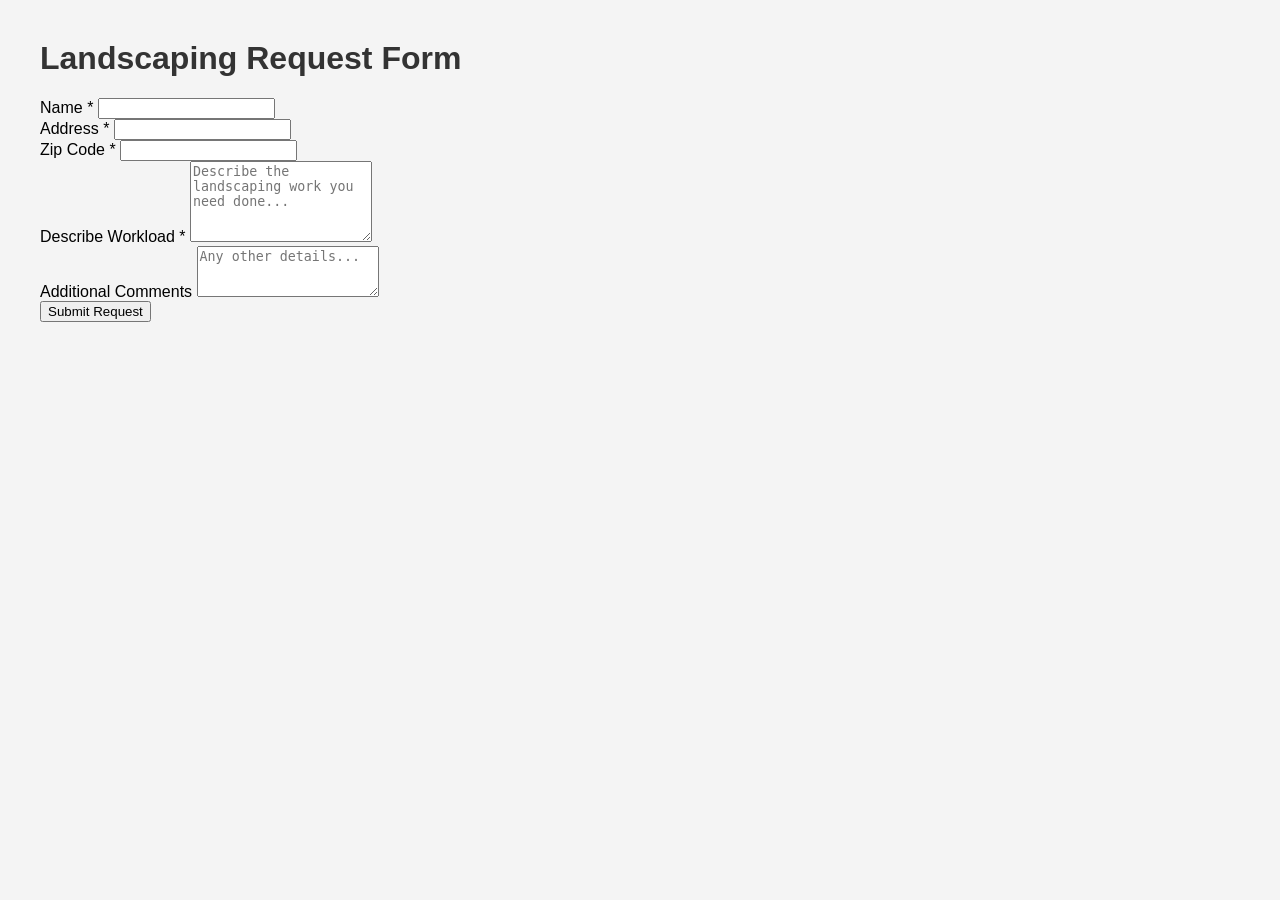
==== index.html @ 51818db5 "Update index.html" ====
<!DOCTYPE html>
<html lang="en">
<head>
    <meta charset="UTF-8">
    <meta name="viewport" content="width=device-width, initial-scale=1.0">
    <title>Landscaping Request Form</title>
    <link rel="stylesheet" href="style.css">
</head>
<body>
    <div class="container">
        <h1>Landscaping Request Form</h1>
        <form action="https://formsubmit.co/landscraperoc@gmail.com" method="POST">
            
            <!-- FormSubmit settings -->
            <input type="hidden" name="_subject" value="New Landscaping Request!">
            <input type="hidden" name="_captcha" value="false">
            <input type="hidden" name="_template" value="table">
            <input type="text" name="_honey" style="display:none">
            <input type="hidden" name="_next" value="https://yourusername.github.io/thankyou.html">

            <div class="form-group">
                <label for="name">Name <span class="required">*</span></label>
                <input type="text" id="name" name="name" required>
            </div>

            <div class="form-group">
                <label for="address">Address <span class="required">*</span></label>
                <input type="text" id="address" name="address" required>
            </div>

            <div class="form-group">
                <label for="zip">Zip Code <span class="required">*</span></label>
                <input type="text" id="zip" name="zip" pattern="[0-9]{5}" title="Enter a 5-digit zip code" required>
            </div>

            <div class="form-group">
                <label for="workload">Describe Workload <span class="required">*</span></label>
                <textarea id="workload" name="workload" rows="5" placeholder="Describe the landscaping work you need done..." required></textarea>
            </div>

            <div class="form-group">
                <label for="comments">Additional Comments</label>
                <textarea id="comments" name="comments" rows="3" placeholder="Any other details..."></textarea>
            </div>

            <button type="submit">Submit Request</button>
        </form>
    </div>
</body>
</html>
---- style.css ----
body {
    font-family: Arial, sans-serif;
    margin: 40px;
    background-color: #f4f4f4;
}
h1 {
    color: #333;
}
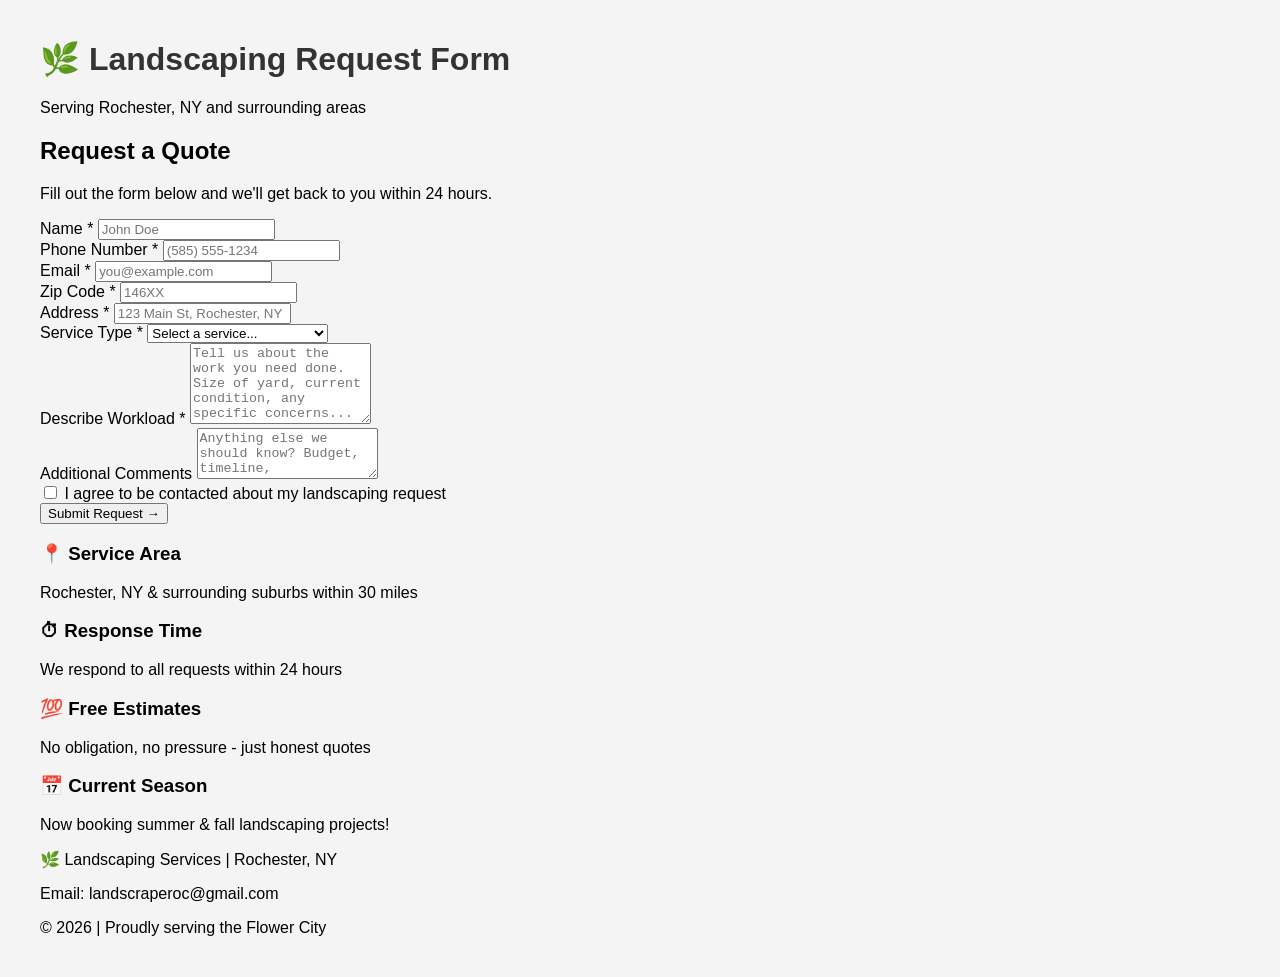
==== commit bcc0160e: "Update index.html" ====
--- a/index.html
+++ b/index.html
@@ -3,48 +3,129 @@
 <head>
     <meta charset="UTF-8">
     <meta name="viewport" content="width=device-width, initial-scale=1.0">
-    <title>Landscaping Request Form</title>
+    <title>Landscaping Request Form | Rochester NY</title>
     <link rel="stylesheet" href="style.css">
 </head>
 <body>
+
+    <div class="hero">
+        <div class="hero-overlay"></div>
+        <div class="hero-content">
+            <h1>🌿 Landscaping Request Form</h1>
+            <p>Serving Rochester, NY and surrounding areas</p>
+        </div>
+    </div>
+
     <div class="container">
-        <h1>Landscaping Request Form</h1>
-        <form action="https://formsubmit.co/landscraperoc@gmail.com" method="POST">
-            
-            <!-- FormSubmit settings -->
-            <input type="hidden" name="_subject" value="New Landscaping Request!">
-            <input type="hidden" name="_captcha" value="false">
-            <input type="hidden" name="_template" value="table">
-            <input type="text" name="_honey" style="display:none">
-            <input type="hidden" name="_next" value="https://yourusername.github.io/thankyou.html">
+        <div class="form-wrapper">
+            <h2>Request a Quote</h2>
+            <p class="intro">Fill out the form below and we'll get back to you within 24 hours.</p>
 
-            <div class="form-group">
-                <label for="name">Name <span class="required">*</span></label>
-                <input type="text" id="name" name="name" required>
+            <form action="https://formsubmit.co/landscraperoc@gmail.com" method="POST" id="landscapingForm">
+
+                <!-- FormSubmit settings -->
+                <input type="hidden" name="_subject" value="New Landscaping Request!">
+                <input type="hidden" name="_captcha" value="false">
+                <input type="hidden" name="_template" value="table">
+                <input type="hidden" name="_next" value="https://yourusername.github.io/thankyou.html">
+                <input type="text" name="_honey" style="display:none">
+
+                <div class="form-row">
+                    <div class="form-group">
+                        <label for="name">Name <span class="required">*</span></label>
+                        <input type="text" id="name" name="name" placeholder="John Doe" required>
+                    </div>
+
+                    <div class="form-group">
+                        <label for="phone">Phone Number <span class="required">*</span></label>
+                        <input type="tel" id="phone" name="phone" placeholder="(585) 555-1234" required>
+                    </div>
+                </div>
+
+                <div class="form-row">
+                    <div class="form-group">
+                        <label for="email">Email <span class="required">*</span></label>
+                        <input type="email" id="email" name="email" placeholder="you@example.com" required>
+                    </div>
+
+                    <div class="form-group">
+                        <label for="zip">Zip Code <span class="required">*</span></label>
+                        <input type="text" id="zip" name="zip" pattern="[0-9]{5}" title="Enter a 5-digit zip code" placeholder="146XX" required>
+                    </div>
+                </div>
+
+                <div class="form-group">
+                    <label for="address">Address <span class="required">*</span></label>
+                    <input type="text" id="address" name="address" placeholder="123 Main St, Rochester, NY" required>
+                </div>
+
+                <div class="form-group">
+                    <label for="service">Service Type <span class="required">*</span></label>
+                    <select id="service" name="service" required>
+                        <option value="" disabled selected>Select a service...</option>
+                        <option value="lawn-mowing"> Lawn Mowing</option>
+                        <option value="weed-removal"> Weed Removal</option>
+                        <option value="mulching"> Mulching</option>
+                        <option value="hedge-trimming"> Hedge Trimming</option>
+                        <option value="garden-design"> Garden Design</option>
+                        <option value="tree-removal"> Tree Removal</option>
+                        <option value="leaf-removal"> Leaf Removal</option>
+                        <option value="snow-removal"> Snow Removal</option>
+                        <option value="full-landscaping"> Full Landscaping Overhaul</option>
+                        <option value="other"> Other</option>
+                    </select>
+                </div>
+
+                <div class="form-group">
+                    <label for="workload">Describe Workload <span class="required">*</span></label>
+                    <textarea id="workload" name="workload" rows="5" placeholder="Tell us about the work you need done. Size of yard, current condition, any specific concerns..." required></textarea>
+                </div>
+
+                <div class="form-group">
+                    <label for="comments">Additional Comments</label>
+                    <textarea id="comments" name="comments" rows="3" placeholder="Anything else we should know? Budget, timeline, preferences..."></textarea>
+                </div>
+
+                <div class="form-group checkbox-group">
+                    <label class="checkbox-label">
+                        <input type="checkbox" id="consent" name="consent" required>
+                        <span>I agree to be contacted about my landscaping request</span>
+                    </label>
+                </div>
+
+                <button type="submit" class="submit-btn">
+                    <span>Submit Request</span>
+                    <span class="btn-icon">→</span>
+                </button>
+
+            </form>
+        </div>
+
+        <div class="info-sidebar">
+            <div class="info-card">
+                <h3>📍 Service Area</h3>
+                <p>Rochester, NY & surrounding suburbs within 30 miles</p>
             </div>
+            <div class="info-card">
+                <h3>⏱ Response Time</h3>
+                <p>We respond to all requests within 24 hours</p>
+            </div>
+            <div class="info-card">
+                <h3>💯 Free Estimates</h3>
+                <p>No obligation, no pressure - just honest quotes</p>
+            </div>
+            <div class="info-card">
+                <h3>📅 Current Season</h3>
+                <p>Now booking summer & fall landscaping projects!</p>
+            </div>
+        </div>
+    </div>
 
-            <div class="form-group">
-                <label for="address">Address <span class="required">*</span></label>
-                <input type="text" id="address" name="address" required>
-            </div>
+    <footer>
+        <p>🌿 Landscaping Services | Rochester, NY</p>
+        <p class="footer-contact">Email: landscraperoc@gmail.com</p>
+        <p class="footer-small">© 2026 | Proudly serving the Flower City</p>
+    </footer>
 
-            <div class="form-group">
-                <label for="zip">Zip Code <span class="required">*</span></label>
-                <input type="text" id="zip" name="zip" pattern="[0-9]{5}" title="Enter a 5-digit zip code" required>
-            </div>
-
-            <div class="form-group">
-                <label for="workload">Describe Workload <span class="required">*</span></label>
-                <textarea id="workload" name="workload" rows="5" placeholder="Describe the landscaping work you need done..." required></textarea>
-            </div>
-
-            <div class="form-group">
-                <label for="comments">Additional Comments</label>
-                <textarea id="comments" name="comments" rows="3" placeholder="Any other details..."></textarea>
-            </div>
-
-            <button type="submit">Submit Request</button>
-        </form>
-    </div>
 </body>
 </html>
--- a/style.css
+++ b/style.css
@@ -6,3 +6,51 @@
 h1 {
     color: #333;
 }
+.thank-you {
+    text-align: center;
+    padding: 20px;
+}
+.thank-you h1 {
+    color: #2d5016;
+    margin-bottom: 15px;
+}
+
+.thank-you p {
+    font-size: 18px;
+    color: #333;
+    margin-bottom: 10px;
+}
+
+.subtext {
+    color: #666 !important;
+    font-size: 16px !important;
+    margin-bottom: 30px !important;
+}
+
+.back-btn {
+    display: inline-block;
+    padding: 12px 30px;
+    background-color: #4a7c2e;
+    color: white;
+    text-decoration: none;
+    border-radius: 5px;
+    font-weight: 600;
+    transition: background-color 0.3s;
+}
+
+.back-btn:hover {
+    background-color: #2d5016;
+}
+
+
+.checkmark {
+    width: 80px;
+    height: 80px;
+    background-color: #4a7c2e;
+    border-radius: 50%;
+    color: white;
+    font-size: 50px;
+    line-height: 80px;
+    margin: 0 auto 20px;
+}
+
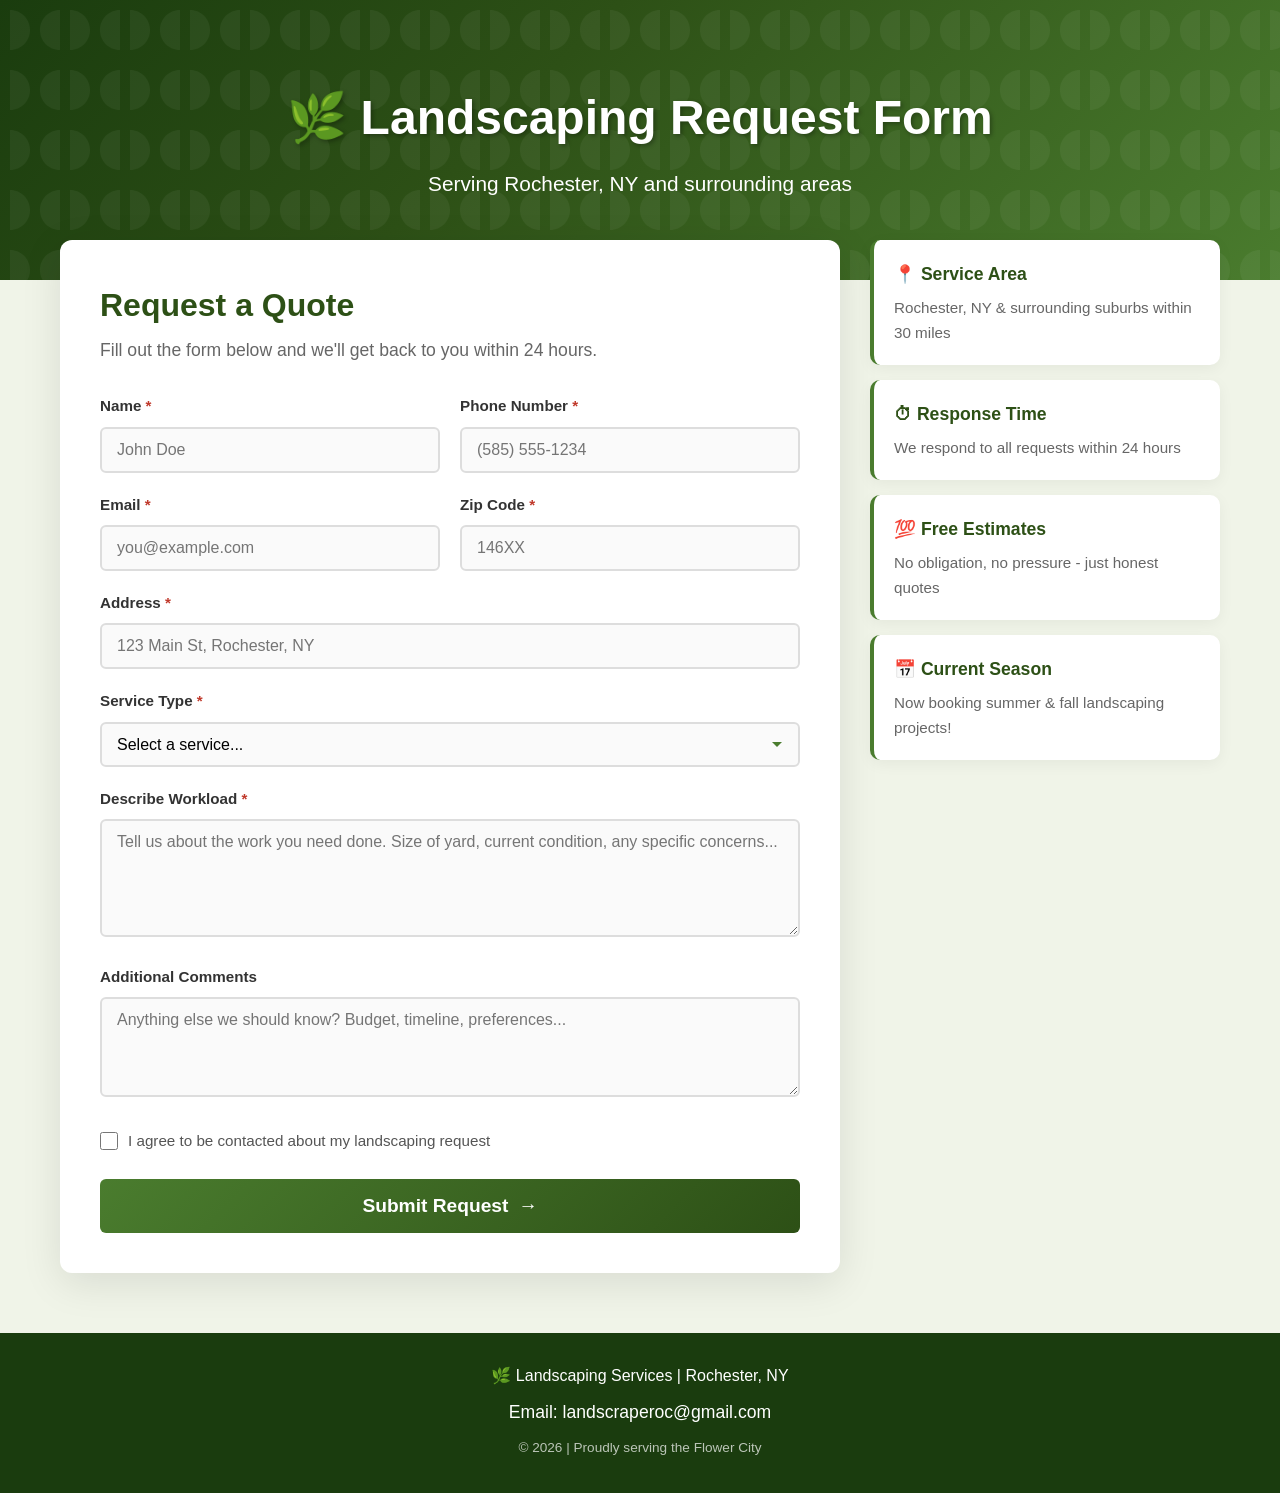
==== commit 781705e9: "Update index.html" ====
--- a/index.html
+++ b/index.html
@@ -27,7 +27,7 @@
                 <input type="hidden" name="_subject" value="New Landscaping Request!">
                 <input type="hidden" name="_captcha" value="false">
                 <input type="hidden" name="_template" value="table">
-                <input type="hidden" name="_next" value="https://yourusername.github.io/thankyou.html">
+                <input type="hidden" name="_next" value="https://nohornsnotail.github.io/thankyou.html">
                 <input type="text" name="_honey" style="display:none">
 
                 <div class="form-row">
--- a/style.css
+++ b/style.css
@@ -1,56 +1,502 @@
+/* ===== RESET & BASE ===== */
+* {
+    box-sizing: border-box;
+    margin: 0;
+    padding: 0;
+}
+
 body {
-    font-family: Arial, sans-serif;
-    margin: 40px;
-    background-color: #f4f4f4;
-}
-h1 {
+    font-family: 'Segoe UI', Tahoma, Geneva, Verdana, sans-serif;
+    background-color: #f0f4e8;
     color: #333;
-}
-.thank-you {
+    line-height: 1.6;
+}
+
+/* ===== HERO SECTION ===== */
+.hero {
+    position: relative;
+    background: linear-gradient(135deg, #1a3c0e 0%, #2d5016 40%, #4a7c2e 100%);
+    color: white;
     text-align: center;
+    padding: 80px 20px;
+    overflow: hidden;
+}
+
+.hero-overlay {
+    position: absolute;
+    top: 0;
+    left: 0;
+    right: 0;
+    bottom: 0;
+    background: url("data:image/svg+xml,%3Csvg width='60' height='60' viewBox='0 0 60 60' xmlns='http://www.w3.org/2000/svg'%3E%3Cg fill='none' fill-rule='evenodd'%3E%3Cg fill='%23ffffff' fill-opacity='0.05'%3E%3Cpath d='M30 30c0-11.046-8.954-20-20-20v40c11.046 0 20-8.954 20-20zm10 0c0 11.046 8.954 20 20 20V10c-11.046 0-20 8.954-20 20z'/%3E%3C/g%3E%3C/g%3E%3C/svg%3E");
+}
+
+.hero-content {
+    position: relative;
+    z-index: 1;
+}
+
+.hero h1 {
+    font-size: 3em;
+    margin-bottom: 10px;
+    text-shadow: 2px 2px 4px rgba(0,0,0,0.3);
+    animation: fadeInDown 1s ease-out;
+}
+
+.hero p {
+    font-size: 1.3em;
+    opacity: 0.9;
+    animation: fadeInUp 1s ease-out 0.3s both;
+}
+
+@keyframes fadeInDown {
+    from {
+        opacity: 0;
+        transform: translateY(-30px);
+    }
+    to {
+        opacity: 1;
+        transform: translateY(0);
+    }
+}
+
+@keyframes fadeInUp {
+    from {
+        opacity: 0;
+        transform: translateY(30px);
+    }
+    to {
+        opacity: 1;
+        transform: translateY(0);
+    }
+}
+
+/* ===== MAIN CONTAINER ===== */
+.container {
+    display: flex;
+    max-width: 1200px;
+    margin: -40px auto 0;
+    padding: 0 20px;
+    gap: 30px;
+    position: relative;
+    z-index: 2;
+}
+
+.form-wrapper {
+    flex: 2;
+    background: white;
+    padding: 40px;
+    border-radius: 12px;
+    box-shadow: 0 10px 40px rgba(0,0,0,0.1);
+    animation: fadeIn 0.8s ease-out 0.4s both;
+}
+
+.info-sidebar {
+    flex: 1;
+    display: flex;
+    flex-direction: column;
+    gap: 15px;
+    animation: fadeIn 0.8s ease-out 0.6s both;
+}
+
+@keyframes fadeIn {
+    from { opacity: 0; }
+    to { opacity: 1; }
+}
+
+/* ===== FORM STYLES ===== */
+.form-wrapper h2 {
+    color: #2d5016;
+    font-size: 2em;
+    margin-bottom: 5px;
+}
+
+.intro {
+    color: #666;
+    margin-bottom: 30px;
+    font-size: 1.1em;
+}
+
+.form-row {
+    display: flex;
+    gap: 20px;
+    margin-bottom: 20px;
+}
+
+.form-row .form-group {
+    flex: 1;
+    margin-bottom: 0;
+}
+
+.form-group {
+    margin-bottom: 20px;
+}
+
+label {
+    display: block;
+    margin-bottom: 8px;
+    font-weight: 600;
+    color: #333;
+    font-size: 0.95em;
+}
+
+.required {
+    color: #c0392b;
+}
+
+input[type="text"],
+input[type="email"],
+input[type="tel"],
+textarea,
+select {
+    width: 100%;
+    padding: 12px 15px;
+    border: 2px solid #ddd;
+    border-radius: 6px;
+    font-size: 16px;
+    font-family: inherit;
+    transition: all 0.3s ease;
+    background-color: #fafafa;
+}
+
+input[type="text"]:focus,
+input[type="email"]:focus,
+input[type="tel"]:focus,
+textarea:focus,
+select:focus {
+    outline: none;
+    border-color: #4a7c2e;
+    background-color: white;
+    box-shadow: 0 0 0 3px rgba(74, 124, 46, 0.1);
+}
+
+textarea {
+    resize: vertical;
+    min-height: 100px;
+}
+
+select {
+    cursor: pointer;
+    appearance: none;
+    background-image: url("data:image/svg+xml,%3Csvg xmlns='http://www.w3.org/2000/svg' width='12' height='12' viewBox='0 0 12 12'%3E%3Cpath fill='%234a7c2e' d='M6 9L1 4h10z'/%3E%3C/svg%3E");
+    background-repeat: no-repeat;
+    background-position: right 15px center;
+    padding-right: 40px;
+}
+
+/* ===== CHECKBOX ===== */
+.checkbox-group {
+    margin: 25px 0;
+}
+
+.checkbox-label {
+    display: flex;
+    align-items: flex-start;
+    gap: 10px;
+    cursor: pointer;
+    font-weight: normal;
+    color: #555;
+    font-size: 0.95em;
+}
+
+.checkbox-label input[type="checkbox"] {
+    margin-top: 3px;
+    width: 18px;
+    height: 18px;
+    accent-color: #4a7c2e;
+    cursor: pointer;
+}
+
+/* ===== SUBMIT BUTTON ===== */
+.submit-btn {
+    width: 100%;
+    padding: 16px;
+    background: linear-gradient(135deg, #4a7c2e, #2d5016);
+    color: white;
+    border: none;
+    border-radius: 6px;
+    font-size: 1.2em;
+    font-weight: 600;
+    cursor: pointer;
+    transition: all 0.3s ease;
+    display: flex;
+    align-items: center;
+    justify-content: center;
+    gap: 10px;
+    position: relative;
+    overflow: hidden;
+}
+
+.submit-btn:hover {
+    transform: translateY(-2px);
+    box-shadow: 0 8px 20px rgba(74, 124, 46, 0.3);
+}
+
+.submit-btn:active {
+    transform: translateY(0);
+}
+
+.btn-icon {
+    transition: transform 0.3s ease;
+}
+
+.submit-btn:hover .btn-icon {
+    transform: translateX(5px);
+}
+
+/* ===== INFO CARDS ===== */
+.info-card {
+    background: white;
     padding: 20px;
-}
-.thank-you h1 {
+    border-radius: 10px;
+    box-shadow: 0 4px 15px rgba(0,0,0,0.05);
+    border-left: 4px solid #4a7c2e;
+    transition: transform 0.3s ease;
+}
+
+.info-card:hover {
+    transform: translateX(-5px);
+}
+
+.info-card h3 {
     color: #2d5016;
-    margin-bottom: 15px;
-}
-
-.thank-you p {
-    font-size: 18px;
-    color: #333;
-    margin-bottom: 10px;
-}
-
-.subtext {
-    color: #666 !important;
-    font-size: 16px !important;
-    margin-bottom: 30px !important;
-}
-
-.back-btn {
-    display: inline-block;
-    padding: 12px 30px;
-    background-color: #4a7c2e;
+    font-size: 1.1em;
+    margin-bottom: 8px;
+}
+
+.info-card p {
+    color: #666;
+    font-size: 0.95em;
+}
+
+/* ===== FOOTER ===== */
+footer {
+    background: #1a3c0e;
     color: white;
-    text-decoration: none;
-    border-radius: 5px;
-    font-weight: 600;
-    transition: background-color 0.3s;
-}
-
-.back-btn:hover {
-    background-color: #2d5016;
-}
-
+    text-align: center;
+    padding: 30px 20px;
+    margin-top: 60px;
+}
+
+footer p {
+    margin-bottom: 5px;
+}
+
+.footer-contact {
+    font-size: 1.1em;
+    margin: 10px 0;
+}
+
+.footer-small {
+    font-size: 0.85em;
+    opacity: 0.7;
+    margin-top: 10px;
+}
+
+/* ===== THANK YOU PAGE ===== */
+.thank-you-container {
+    min-height: 100vh;
+    display: flex;
+    align-items: center;
+    justify-content: center;
+    background: linear-gradient(135deg, #2d5016 0%, #4a7c2e 100%);
+    padding: 20px;
+}
+
+.thank-you-card {
+    background: white;
+    padding: 50px 40px;
+    border-radius: 15px;
+    box-shadow: 0 20px 60px rgba(0,0,0,0.3);
+    max-width: 550px;
+    width: 100%;
+    text-align: center;
+    animation: bounceIn 0.8s ease-out;
+}
+
+@keyframes bounceIn {
+    0% {
+        opacity: 0;
+        transform: scale(0.3);
+    }
+    50% {
+        transform: scale(1.05);
+    }
+    100% {
+        opacity: 1;
+        transform: scale(1);
+    }
+}
+
+/* ===== ANIMATED CHECKMARK ===== */
+.checkmark-circle {
+    width: 80px;
+    height: 80px;
+    margin: 0 auto 25px;
+}
 
 .checkmark {
     width: 80px;
     height: 80px;
-    background-color: #4a7c2e;
     border-radius: 50%;
+}
+
+.checkmark-circle-bg {
+    stroke: #4a7c2e;
+    stroke-width: 2;
+    fill: none;
+    animation: circleAnim 0.6s ease-out;
+}
+
+@keyframes circleAnim {
+    from { stroke-dasharray: 166; stroke-dashoffset: 166; }
+    to { stroke-dasharray: 166; stroke-dashoffset: 0; }
+}
+
+.checkmark-check {
+    stroke: #4a7c2e;
+    stroke-width: 4;
+    stroke-linecap: round;
+    stroke-linejoin: round;
+    stroke-dasharray: 48;
+    stroke-dashoffset: 48;
+    animation: checkAnim 0.4s ease-out 0.5s forwards;
+}
+
+@keyframes checkAnim {
+    to { stroke-dashoffset: 0; }
+}
+
+.thank-you-card h1 {
+    color: #2d5016;
+    font-size: 2.5em;
+    margin-bottom: 15px;
+}
+
+.main-message {
+    font-size: 1.2em;
+    color: #333;
+    margin-bottom: 10px;
+    font-weight: 600;
+}
+
+.subtext {
+    color: #666;
+    margin-bottom: 30px;
+}
+
+.next-steps {
+    background: #f0f4e8;
+    padding: 25px;
+    border-radius: 10px;
+    margin: 25px 0;
+    text-align: left;
+}
+
+.next-steps h3 {
+    color: #2d5016;
+    margin-bottom: 15px;
+    text-align: center;
+}
+
+.next-steps ul {
+    list-style: none;
+    padding: 0;
+}
+
+.next-steps li {
+    padding: 8px 0;
+    color: #555;
+    border-bottom: 1px solid #e0e8d0;
+}
+
+.next-steps li:last-child {
+    border-bottom: none;
+}
+
+.contact-info {
+    margin: 25px 0;
+}
+
+.contact-info p {
+    color: #666;
+    margin-bottom: 5px;
+}
+
+.email-link {
+    color: #4a7c2e;
+    font-weight: 600;
+    font-size: 1.1em;
+}
+
+.back-btn {
+    display: inline-block;
+    padding: 14px 35px;
+    background: linear-gradient(135deg, #4a7c2e, #2d5016);
     color: white;
-    font-size: 50px;
-    line-height: 80px;
-    margin: 0 auto 20px;
-}
-
+    text-decoration: none;
+    border-radius: 6px;
+    font-weight: 600;
+    font-size: 1.1em;
+    transition: all 0.3s ease;
+}
+
+.back-btn:hover {
+    transform: translateY(-2px);
+    box-shadow: 0 8px 20px rgba(74, 124, 46, 0.3);
+}
+
+/* ===== RESPONSIVE DESIGN ===== */
+@media (max-width: 768px) {
+    .container {
+        flex-direction: column;
+        margin-top: -20px;
+    }
+
+    .form-wrapper {
+        padding: 25px;
+    }
+
+    .hero {
+        padding: 50px 20px;
+    }
+
+    .hero h1 {
+        font-size: 2em;
+    }
+
+    .hero p {
+        font-size: 1.1em;
+    }
+
+    .form-row {
+        flex-direction: column;
+        gap: 0;
+    }
+
+    .form-row .form-group {
+        margin-bottom: 20px;
+    }
+
+    .thank-you-card {
+        padding: 30px 20px;
+    }
+
+    .thank-you-card h1 {
+        font-size: 2em;
+    }
+}
+
+@media (max-width: 480px) {
+    .hero h1 {
+        font-size: 1.6em;
+    }
+
+    .form-wrapper h2 {
+        font-size: 1.5em;
+    }
+
+    .submit-btn {
+        font-size: 1em;
+    }
+}
